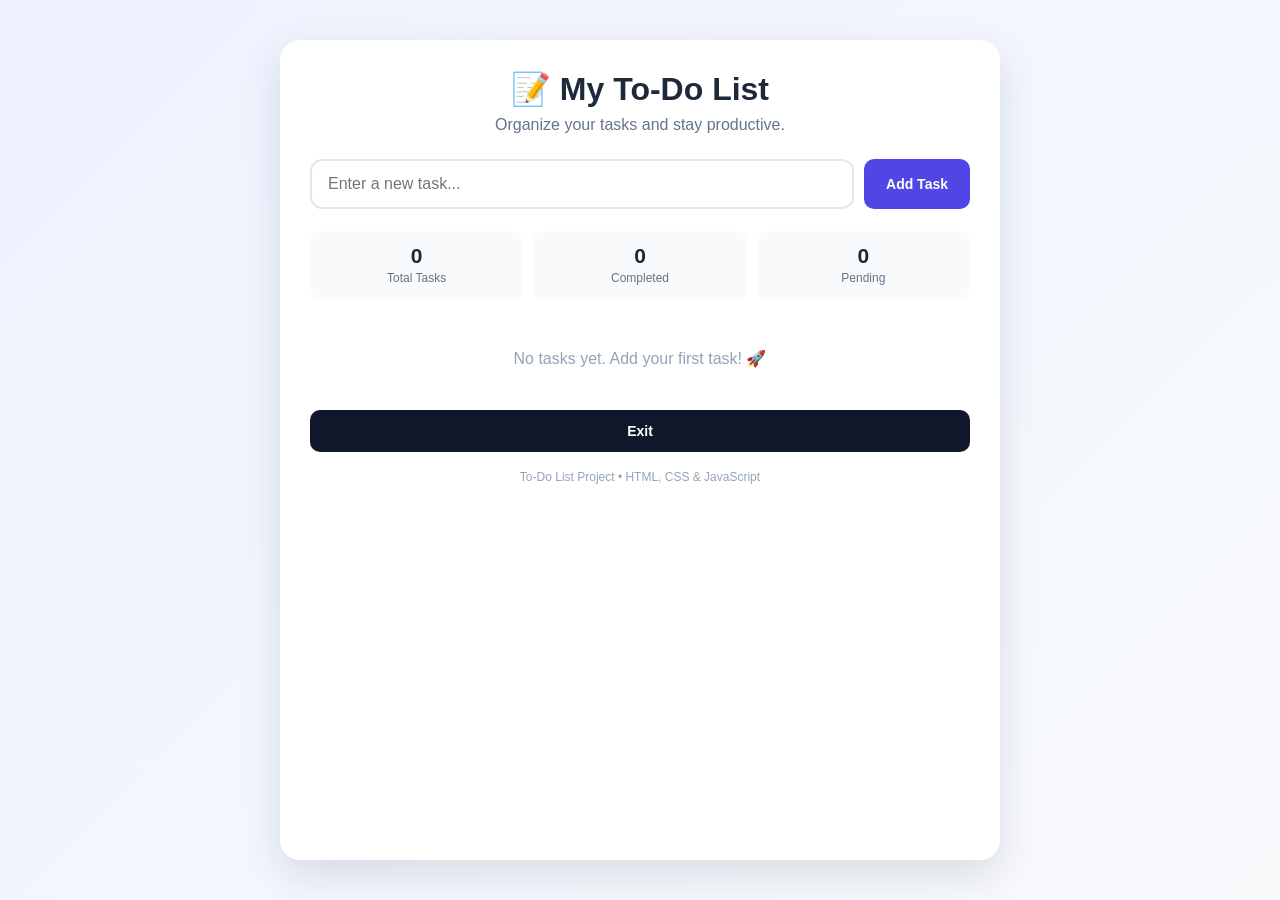
==== index.html @ 4fe48ff2 "Add files via upload" ====
<!DOCTYPE html>
<html lang="en">
<head>
<meta charset="UTF-8">
<meta name="viewport" content="width=device-width, initial-scale=1.0">
<title>My To-Do List</title>
<style>
    * { box-sizing: border-box; margin: 0; padding: 0; }
    body {
        font-family: Arial, sans-serif;
        min-height: 100vh;
        background: linear-gradient(135deg, #eef2ff, #f8fafc);
        color: #1e293b;
        display: flex;
        justify-content: center;
        padding: 40px 16px;
    }
    .container {
        width: 100%;
        max-width: 720px;
        background: white;
        border-radius: 20px;
        padding: 30px;
        box-shadow: 0 15px 40px rgba(15, 23, 42, .12);
    }
    h1 { text-align: center; margin-bottom: 8px; font-size: 32px; }
    .subtitle { text-align: center; color: #64748b; margin-bottom: 25px; }
    .input-row { display: flex; gap: 10px; margin-bottom: 22px; }
    #taskInput {
        flex: 1;
        padding: 14px 16px;
        border: 2px solid #e2e8f0;
        border-radius: 12px;
        font-size: 16px;
        outline: none;
    }
    #taskInput:focus { border-color: #6366f1; }
    button {
        border: none;
        border-radius: 10px;
        padding: 11px 15px;
        font-size: 14px;
        font-weight: 600;
        cursor: pointer;
        transition: .2s;
    }
    button:hover { transform: translateY(-1px); opacity: .9; }
    .add-btn { background: #4f46e5; color: white; padding: 0 22px; }
    .stats {
        display: grid;
        grid-template-columns: repeat(3, 1fr);
        gap: 10px;
        margin-bottom: 20px;
    }
    .stat {
        background: #f8fafc;
        padding: 13px;
        border-radius: 12px;
        text-align: center;
    }
    .stat strong { display: block; font-size: 21px; }
    .stat span { color: #64748b; font-size: 12px; }
    .task-list { list-style: none; }
    .task {
        display: flex;
        align-items: center;
        gap: 12px;
        padding: 14px;
        border: 1px solid #e2e8f0;
        border-radius: 12px;
        margin-bottom: 10px;
        background: #fff;
    }
    .task.completed .task-text {
        text-decoration: line-through;
        color: #94a3b8;
    }
    .check {
        width: 21px;
        height: 21px;
        accent-color: #4f46e5;
        cursor: pointer;
    }
    .task-text { flex: 1; word-break: break-word; }
    .delete-btn { background: #fee2e2; color: #b91c1c; }
    .empty {
        text-align: center;
        color: #94a3b8;
        padding: 30px 10px;
    }
    .exit-btn {
        width: 100%;
        margin-top: 12px;
        background: #0f172a;
        color: white;
        padding: 13px;
    }
    .footer {
        text-align: center;
        color: #94a3b8;
        font-size: 12px;
        margin-top: 18px;
    }
    @media (max-width: 520px) {
        .container { padding: 22px; }
        .input-row { flex-direction: column; }
        .add-btn { padding: 13px; }
    }
</style>
</head>
<body>

<div class="container">
    <h1>📝 My To-Do List</h1>
    <p class="subtitle">Organize your tasks and stay productive.</p>

    <div class="input-row">
        <input id="taskInput" type="text" placeholder="Enter a new task..." maxlength="150">
        <button class="add-btn" onclick="addTask()">Add Task</button>
    </div>

    <div class="stats">
        <div class="stat"><strong id="total">0</strong><span>Total Tasks</span></div>
        <div class="stat"><strong id="completed">0</strong><span>Completed</span></div>
        <div class="stat"><strong id="pending">0</strong><span>Pending</span></div>
    </div>

    <ul id="taskList" class="task-list"></ul>

    <button class="exit-btn" onclick="exitApp()">Exit</button>

    <div class="footer">To-Do List Project • HTML, CSS & JavaScript</div>
</div>

<script>
    let tasks = JSON.parse(localStorage.getItem("todoTasks")) || [];

    function saveTasks() {
        localStorage.setItem("todoTasks", JSON.stringify(tasks));
    }

    function addTask() {
        const input = document.getElementById("taskInput");
        const text = input.value.trim();

        if (!text) {
            alert("Please enter a task.");
            return;
        }

        tasks.push({
            id: Date.now(),
            text: text,
            completed: false
        });

        input.value = "";
        saveTasks();
        renderTasks();
        input.focus();
    }

    function toggleTask(id) {
        tasks = tasks.map(task =>
            task.id === id ? {...task, completed: !task.completed} : task
        );
        saveTasks();
        renderTasks();
    }

    function deleteTask(id) {
        tasks = tasks.filter(task => task.id !== id);
        saveTasks();
        renderTasks();
    }

    function renderTasks() {
        const list = document.getElementById("taskList");

        if (tasks.length === 0) {
            list.innerHTML = '<li class="empty">No tasks yet. Add your first task! 🚀</li>';
        } else {
            list.innerHTML = tasks.map(task => `
                <li class="task ${task.completed ? "completed" : ""}">
                    <input class="check" type="checkbox"
                        ${task.completed ? "checked" : ""}
                        onchange="toggleTask(${task.id})">
                    <span class="task-text">${escapeHtml(task.text)}</span>
                    <button class="delete-btn" onclick="deleteTask(${task.id})">Delete</button>
                </li>
            `).join("");
        }

        const completed = tasks.filter(t => t.completed).length;
        document.getElementById("total").textContent = tasks.length;
        document.getElementById("completed").textContent = completed;
        document.getElementById("pending").textContent = tasks.length - completed;
    }

    function escapeHtml(text) {
        const div = document.createElement("div");
        div.textContent = text;
        return div.innerHTML;
    }

    function exitApp() {
        alert("Thank you for using My To-Do List!");
    }

    document.getElementById("taskInput").addEventListener("keydown", function(e) {
        if (e.key === "Enter") addTask();
    });

    renderTasks();
</script>

</body>
</html>
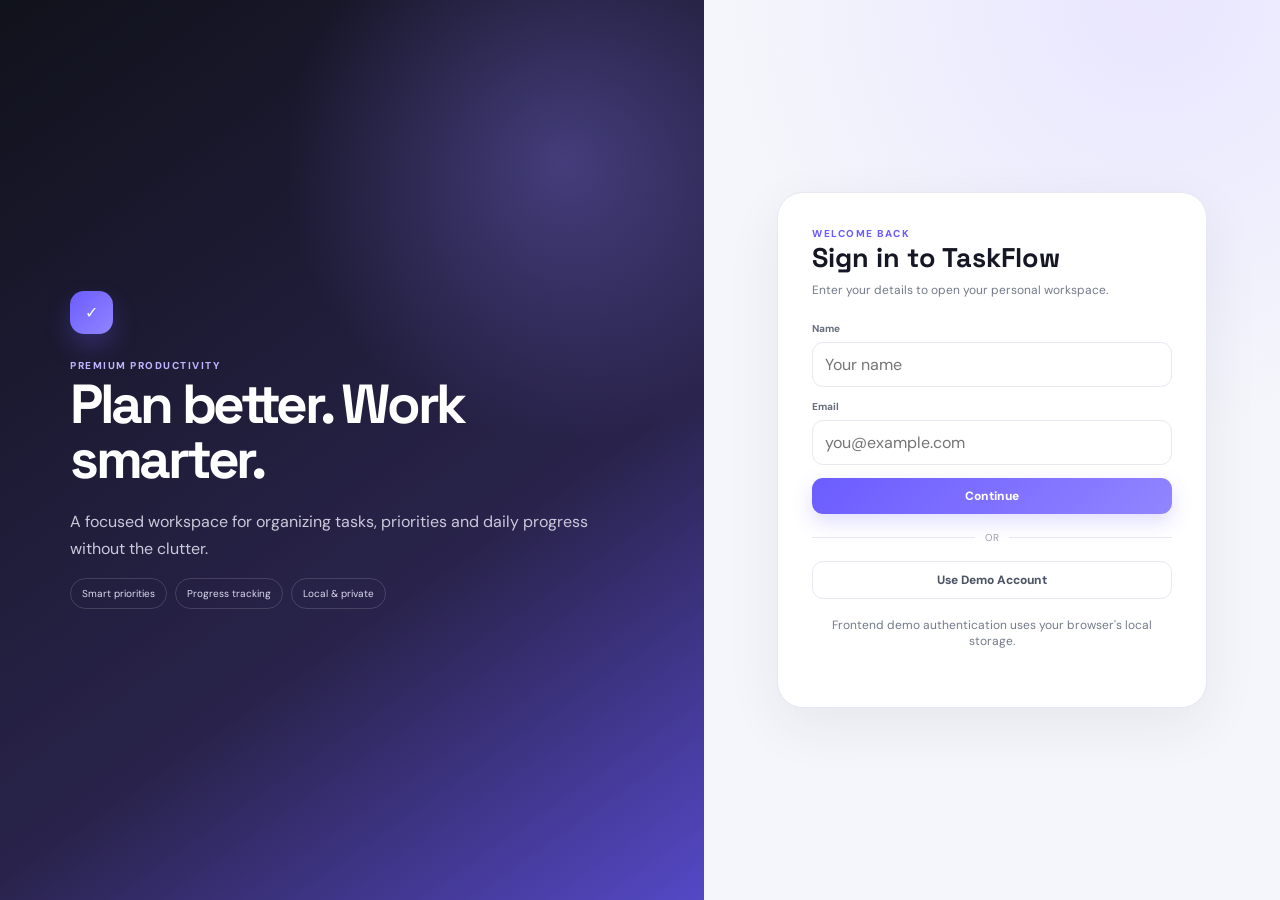
==== commit 8302a7c2: "Add files via upload" ====
--- a/index.html
+++ b/index.html
@@ -1,218 +1 @@
-<!DOCTYPE html>
-<html lang="en">
-<head>
-<meta charset="UTF-8">
-<meta name="viewport" content="width=device-width, initial-scale=1.0">
-<title>My To-Do List</title>
-<style>
-    * { box-sizing: border-box; margin: 0; padding: 0; }
-    body {
-        font-family: Arial, sans-serif;
-        min-height: 100vh;
-        background: linear-gradient(135deg, #eef2ff, #f8fafc);
-        color: #1e293b;
-        display: flex;
-        justify-content: center;
-        padding: 40px 16px;
-    }
-    .container {
-        width: 100%;
-        max-width: 720px;
-        background: white;
-        border-radius: 20px;
-        padding: 30px;
-        box-shadow: 0 15px 40px rgba(15, 23, 42, .12);
-    }
-    h1 { text-align: center; margin-bottom: 8px; font-size: 32px; }
-    .subtitle { text-align: center; color: #64748b; margin-bottom: 25px; }
-    .input-row { display: flex; gap: 10px; margin-bottom: 22px; }
-    #taskInput {
-        flex: 1;
-        padding: 14px 16px;
-        border: 2px solid #e2e8f0;
-        border-radius: 12px;
-        font-size: 16px;
-        outline: none;
-    }
-    #taskInput:focus { border-color: #6366f1; }
-    button {
-        border: none;
-        border-radius: 10px;
-        padding: 11px 15px;
-        font-size: 14px;
-        font-weight: 600;
-        cursor: pointer;
-        transition: .2s;
-    }
-    button:hover { transform: translateY(-1px); opacity: .9; }
-    .add-btn { background: #4f46e5; color: white; padding: 0 22px; }
-    .stats {
-        display: grid;
-        grid-template-columns: repeat(3, 1fr);
-        gap: 10px;
-        margin-bottom: 20px;
-    }
-    .stat {
-        background: #f8fafc;
-        padding: 13px;
-        border-radius: 12px;
-        text-align: center;
-    }
-    .stat strong { display: block; font-size: 21px; }
-    .stat span { color: #64748b; font-size: 12px; }
-    .task-list { list-style: none; }
-    .task {
-        display: flex;
-        align-items: center;
-        gap: 12px;
-        padding: 14px;
-        border: 1px solid #e2e8f0;
-        border-radius: 12px;
-        margin-bottom: 10px;
-        background: #fff;
-    }
-    .task.completed .task-text {
-        text-decoration: line-through;
-        color: #94a3b8;
-    }
-    .check {
-        width: 21px;
-        height: 21px;
-        accent-color: #4f46e5;
-        cursor: pointer;
-    }
-    .task-text { flex: 1; word-break: break-word; }
-    .delete-btn { background: #fee2e2; color: #b91c1c; }
-    .empty {
-        text-align: center;
-        color: #94a3b8;
-        padding: 30px 10px;
-    }
-    .exit-btn {
-        width: 100%;
-        margin-top: 12px;
-        background: #0f172a;
-        color: white;
-        padding: 13px;
-    }
-    .footer {
-        text-align: center;
-        color: #94a3b8;
-        font-size: 12px;
-        margin-top: 18px;
-    }
-    @media (max-width: 520px) {
-        .container { padding: 22px; }
-        .input-row { flex-direction: column; }
-        .add-btn { padding: 13px; }
-    }
-</style>
-</head>
-<body>
-
-<div class="container">
-    <h1>📝 My To-Do List</h1>
-    <p class="subtitle">Organize your tasks and stay productive.</p>
-
-    <div class="input-row">
-        <input id="taskInput" type="text" placeholder="Enter a new task..." maxlength="150">
-        <button class="add-btn" onclick="addTask()">Add Task</button>
-    </div>
-
-    <div class="stats">
-        <div class="stat"><strong id="total">0</strong><span>Total Tasks</span></div>
-        <div class="stat"><strong id="completed">0</strong><span>Completed</span></div>
-        <div class="stat"><strong id="pending">0</strong><span>Pending</span></div>
-    </div>
-
-    <ul id="taskList" class="task-list"></ul>
-
-    <button class="exit-btn" onclick="exitApp()">Exit</button>
-
-    <div class="footer">To-Do List Project • HTML, CSS & JavaScript</div>
-</div>
-
-<script>
-    let tasks = JSON.parse(localStorage.getItem("todoTasks")) || [];
-
-    function saveTasks() {
-        localStorage.setItem("todoTasks", JSON.stringify(tasks));
-    }
-
-    function addTask() {
-        const input = document.getElementById("taskInput");
-        const text = input.value.trim();
-
-        if (!text) {
-            alert("Please enter a task.");
-            return;
-        }
-
-        tasks.push({
-            id: Date.now(),
-            text: text,
-            completed: false
-        });
-
-        input.value = "";
-        saveTasks();
-        renderTasks();
-        input.focus();
-    }
-
-    function toggleTask(id) {
-        tasks = tasks.map(task =>
-            task.id === id ? {...task, completed: !task.completed} : task
-        );
-        saveTasks();
-        renderTasks();
-    }
-
-    function deleteTask(id) {
-        tasks = tasks.filter(task => task.id !== id);
-        saveTasks();
-        renderTasks();
-    }
-
-    function renderTasks() {
-        const list = document.getElementById("taskList");
-
-        if (tasks.length === 0) {
-            list.innerHTML = '<li class="empty">No tasks yet. Add your first task! 🚀</li>';
-        } else {
-            list.innerHTML = tasks.map(task => `
-                <li class="task ${task.completed ? "completed" : ""}">
-                    <input class="check" type="checkbox"
-                        ${task.completed ? "checked" : ""}
-                        onchange="toggleTask(${task.id})">
-                    <span class="task-text">${escapeHtml(task.text)}</span>
-                    <button class="delete-btn" onclick="deleteTask(${task.id})">Delete</button>
-                </li>
-            `).join("");
-        }
-
-        const completed = tasks.filter(t => t.completed).length;
-        document.getElementById("total").textContent = tasks.length;
-        document.getElementById("completed").textContent = completed;
-        document.getElementById("pending").textContent = tasks.length - completed;
-    }
-
-    function escapeHtml(text) {
-        const div = document.createElement("div");
-        div.textContent = text;
-        return div.innerHTML;
-    }
-
-    function exitApp() {
-        alert("Thank you for using My To-Do List!");
-    }
-
-    document.getElementById("taskInput").addEventListener("keydown", function(e) {
-        if (e.key === "Enter") addTask();
-    });
-
-    renderTasks();
-</script>
-
-</body>
-</html>
+<!doctype html><html><head><meta charset="utf-8"><meta name="viewport" content="width=device-width,initial-scale=1"><title>TaskFlow Pro</title><link rel="stylesheet" href="style.css"></head><body><div class="auth"><section class="brandpanel"><div class="logo">✓</div><div class="eyebrow" style="color:#bdb6ff;margin-top:25px">Premium productivity</div><h1>Plan better. Work smarter.</h1><p>A focused workspace for organizing tasks, priorities and daily progress without the clutter.</p><div class="mini"><span>Smart priorities</span><span>Progress tracking</span><span>Local & private</span></div></section><section class="login"><div class="authbox"><div class="eyebrow">Welcome back</div><h2>Sign in to TaskFlow</h2><p>Enter your details to open your personal workspace.</p><div class="row"><label>Name</label><input id="name" placeholder="Your name"></div><div class="row"><label>Email</label><input id="email" type="email" placeholder="you@example.com"></div><button class="btn full" onclick="login()">Continue</button><div class="or">OR</div><button class="btn secondary full" onclick="demo()">Use Demo Account</button><p class="small center" style="margin-top:18px">Frontend demo authentication uses your browser's local storage.</p></div></section></div><script src="app.js"></script></body></html>
--- a/style.css
+++ b/style.css
@@ -0,0 +1,15 @@
+
+@import url('https://fonts.googleapis.com/css2?family=DM+Sans:wght@400;500;600;700&family=Space+Grotesk:wght@500;600;700&display=swap');
+:root{--bg:#f5f6fb;--card:#fff;--ink:#151724;--muted:#747a8b;--line:#e7e9f0;--p:#6b5cff;--p2:#9285ff;--green:#18b69e;--red:#e85a68;--shadow:0 18px 55px #20243b12}
+*{box-sizing:border-box}body{margin:0;font-family:"DM Sans",sans-serif;color:var(--ink);background:radial-gradient(circle at 90% 0,#e9e6ff,transparent 30%),radial-gradient(circle at 0 30%,#e4faf6,transparent 25%),var(--bg)}h1,h2,h3{font-family:"Space Grotesk",sans-serif}a{text-decoration:none;color:inherit}button,input,textarea,select{font:inherit}
+.app{min-height:100vh}.side{position:fixed;width:255px;inset:0 auto 0 0;padding:25px 18px;background:#ffffffdd;backdrop-filter:blur(18px);border-right:1px solid var(--line);z-index:5}.brand{display:flex;align-items:center;gap:12px;margin:0 8px 40px;font:700 20px "Space Grotesk"}.logo{width:43px;height:43px;border-radius:14px;display:grid;place-items:center;color:white;background:linear-gradient(135deg,var(--p),var(--p2));box-shadow:0 12px 25px #6b5cff45}.nav{display:grid;gap:6px}.nav a{padding:13px 14px;border-radius:13px;color:#73798a;font-size:13px;font-weight:700;transition:.2s}.nav a:hover,.nav a.active{background:#f0eeff;color:var(--p);transform:translateX(2px)}.side-bottom{position:absolute;bottom:22px;left:18px;right:18px}.side-note{padding:14px;border-radius:15px;background:#f5f3ff;border:1px solid #e7e2ff;color:#77718d;font-size:11px;line-height:1.5}
+.main{margin-left:255px;padding:34px 42px;max-width:1500px}.topbar{display:flex;justify-content:space-between;align-items:center;margin-bottom:28px}.eyebrow{font-size:10px;letter-spacing:.15em;text-transform:uppercase;font-weight:800;color:var(--p)}h1{font-size:31px;margin:5px 0;letter-spacing:-.05em}.sub{color:var(--muted);font-size:13px}.avatar{width:43px;height:43px;border-radius:50%;display:grid;place-items:center;background:linear-gradient(135deg,#292c3d,var(--p));color:#fff;font-weight:800}.userbox{display:flex;align-items:center;gap:10px}
+.hero{padding:31px;border-radius:25px;background:linear-gradient(125deg,#151724,#29234b 58%,#5749c8);color:#fff;position:relative;overflow:hidden;box-shadow:0 22px 55px #28205230;margin-bottom:20px}.hero:after{content:"";position:absolute;width:280px;height:280px;border:1px solid #ffffff20;border-radius:50%;right:-80px;top:-130px}.hero h2{margin:0 0 8px;font-size:26px;position:relative;z-index:1}.hero p{margin:0;color:#d8d5e8;font-size:13px;position:relative;z-index:1}
+.stats{display:grid;grid-template-columns:repeat(4,1fr);gap:15px;margin-bottom:20px}.card{background:#fffffff2;border:1px solid var(--line);border-radius:20px;padding:21px;box-shadow:0 8px 25px #20243b0d}.stat .label{font-size:11px;color:var(--muted);font-weight:700}.stat .value{font:700 29px "Space Grotesk";margin-top:9px}.grid{display:grid;grid-template-columns:1.45fr 1fr;gap:19px}.head{display:flex;justify-content:space-between;align-items:center;margin-bottom:17px}.head h3{margin:0;font-size:15px}.recent{display:grid;gap:9px}.taskrow{display:flex;align-items:center;gap:11px;padding:13px;border:1px solid var(--line);border-radius:14px;background:#fff}.check{width:20px;height:20px;border:2px solid #cfd3dd;border-radius:7px;display:grid;place-items:center}.check.done{background:var(--green);border-color:var(--green);color:#fff}.taskname{flex:1;font-size:12px;font-weight:700}.taskname.done{text-decoration:line-through;color:#a1a6b2}.priority,.pill{font-size:9px;font-weight:800;padding:6px 9px;border-radius:99px;background:#f1f2f5}.priority.high{background:#fff0f2;color:#d44857}.priority.medium{background:#fff7e3;color:#ad7300}.priority.low{background:#e9faf6;color:#138775}.bar{height:8px;background:#eef0f5;border-radius:99px;overflow:hidden}.bar span{display:block;height:100%;background:linear-gradient(90deg,var(--p),var(--p2));border-radius:99px}.progress-big{font:700 40px "Space Grotesk";margin:0 0 12px}.tip{margin-top:17px;padding:14px;background:#f6f4ff;border-radius:14px;color:#68627e;font-size:11px;line-height:1.55}
+.btn{border:0;border-radius:11px;padding:10px 15px;font-size:12px;font-weight:800;color:#fff;background:linear-gradient(135deg,var(--p),var(--p2));box-shadow:0 8px 20px #6b5cff35;transition:.2s}.btn:hover{transform:translateY(-1px)}.btn.secondary{color:#4e5665;background:#fff;border:1px solid var(--line);box-shadow:none}.btn.danger{color:#d44857;background:#fff0f2;border:1px solid #ffd8dd;box-shadow:none}.full{width:100%}
+.tasktop{display:flex;justify-content:space-between;align-items:center;margin-bottom:18px}.filters{display:flex;gap:9px;flex-wrap:wrap;margin-bottom:18px}.filters input{max-width:285px}.filters select{width:auto;min-width:140px}.tasklist{display:grid;gap:11px}.taskcard{padding:18px;border:1px solid var(--line);border-radius:18px;background:#fff;box-shadow:0 8px 25px #20243b0d}.taskcard h3{font-size:14px;margin:0 0 7px}.taskcard p{font-size:11px;color:var(--muted);line-height:1.6;margin:0}.taskmeta,.actions{display:flex;gap:7px;flex-wrap:wrap;margin-top:12px}.actions .btn{padding:7px 10px;font-size:10px}
+input,textarea,select{width:100%;border:1px solid var(--line);border-radius:11px;padding:11px 12px;outline:0;background:#fff}input:focus,textarea:focus,select:focus{border-color:#a69cff;box-shadow:0 0 0 4px #6b5cff12}.modal{position:fixed;inset:0;background:#11152280;backdrop-filter:blur(8px);display:none;align-items:center;justify-content:center;padding:20px;z-index:20}.modal.show{display:flex}.modalbox{width:min(560px,100%);padding:27px;border-radius:24px;background:#fff;box-shadow:0 35px 100px #0003}.twocol{display:grid;grid-template-columns:1fr 1fr;gap:11px}
+.profile{max-width:820px}.profile-card{display:flex;align-items:center;gap:17px}.bigavatar{width:75px;height:75px;border-radius:23px;display:grid;place-items:center;color:#fff;font:700 25px "Space Grotesk";background:linear-gradient(135deg,#282b3b,var(--p))}.setting{display:flex;justify-content:space-between;gap:20px;padding:18px 0;border-bottom:1px solid var(--line)}.setting h4{margin:0 0 5px;font-size:13px}.setting p{margin:0;color:var(--muted);font-size:11px}
+.auth{min-height:100vh;display:grid;grid-template-columns:1.1fr .9fr}.brandpanel{padding:70px;display:flex;flex-direction:column;justify-content:center;color:#fff;background:radial-gradient(circle at 80% 18%,#8b7dff55,transparent 30%),linear-gradient(145deg,#10121b,#29234b 63%,#5548c6)}.brandpanel h1{font-size:55px;line-height:1;max-width:610px;letter-spacing:-.06em}.brandpanel p{max-width:520px;color:#cbc8db;line-height:1.7}.mini{display:flex;gap:8px;flex-wrap:wrap}.mini span{padding:8px 11px;border:1px solid #ffffff25;border-radius:99px;font-size:10px;color:#dddaf0}.login{display:flex;align-items:center;justify-content:center;padding:35px}.authbox{width:min(430px,100%);padding:34px;background:#fff;border:1px solid var(--line);border-radius:26px;box-shadow:var(--shadow)}.authbox h2{margin:0 0 7px;font-size:27px}.authbox>p{font-size:12px;color:var(--muted);margin:0 0 24px}.row{margin-bottom:13px}.row label{display:block;font-size:10px;font-weight:800;color:#687080;margin-bottom:7px}.or{display:flex;align-items:center;gap:10px;color:#999fac;font-size:10px;margin:17px 0}.or:before,.or:after{content:"";height:1px;background:var(--line);flex:1}.center{text-align:center}.small{font-size:10px;color:var(--muted)}
+@media(max-width:1000px){.side{width:215px}.main{margin-left:215px}.stats{grid-template-columns:1fr 1fr}.grid{grid-template-columns:1fr}.brandpanel{padding:45px}.brandpanel h1{font-size:43px}}
+@media(max-width:720px){.side{position:relative;width:100%;height:auto;padding:14px;border-right:0;border-bottom:1px solid var(--line)}.brand{margin-bottom:11px}.nav{display:flex;overflow:auto}.nav a{white-space:nowrap}.side-bottom{display:none}.main{margin:0;padding:21px 15px}.topbar .userbox span{display:none}.stats{grid-template-columns:1fr 1fr}.auth{grid-template-columns:1fr}.brandpanel{display:none}.login{padding:18px}.authbox{padding:25px}.twocol{grid-template-columns:1fr}}
